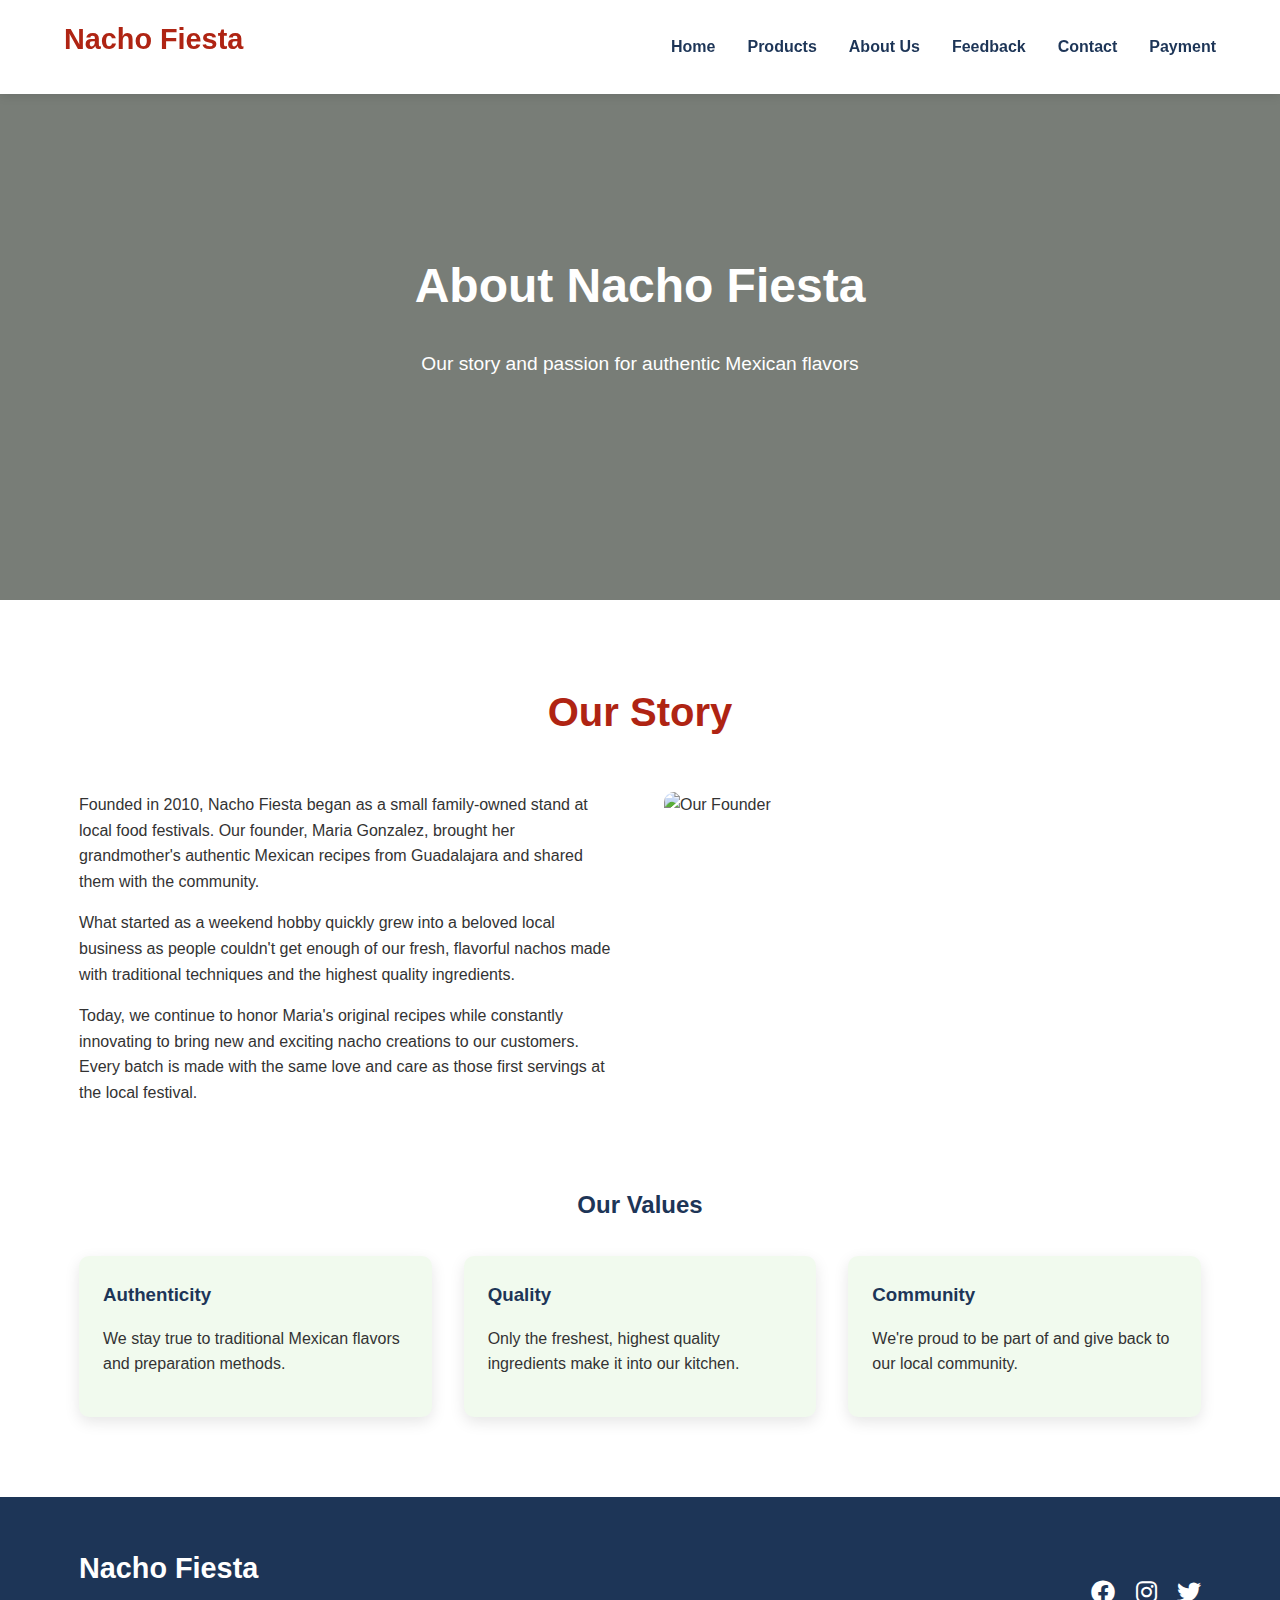
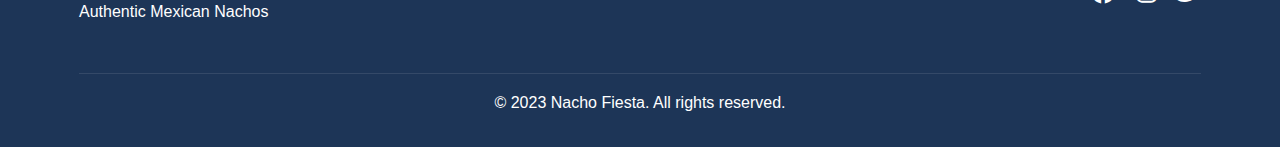
==== about.html @ fea984e2 "First commit - with all the required files" ====
<!DOCTYPE html>
<html lang="en">
<head>
    <meta charset="UTF-8">
    <meta name="viewport" content="width=device-width, initial-scale=1.0">
    <title>Nacho Fiesta - About Us</title>
    <link rel="stylesheet" href="css/style.css">
    <link rel="stylesheet" href="https://cdnjs.cloudflare.com/ajax/libs/font-awesome/6.0.0-beta3/css/all.min.css">
</head>
<body>
    <header>
        <div class="container">
            <h1>Nacho Fiesta</h1>
            <nav>
                <ul>
                    <li><a href="index.html">Home</a></li>
                    <li><a href="product.html">Products</a></li>
                    <li><a href="about.html">About Us</a></li>
                    <li><a href="feedback.html">Feedback</a></li>
                    <li><a href="contact.html">Contact</a></li>
                    <li><a href="payment.html">Payment</a></li>
                </ul>
                <div class="mobile-menu-btn">
                    <i class="fas fa-bars"></i>
                </div>
            </nav>
        </div>
    </header>

    <main>
        <section class="hero">
            <div class="container">
                <h2>About Nacho Fiesta</h2>
                <p>Our story and passion for authentic Mexican flavors</p>
            </div>
        </section>

        <section class="main-section">
            <div class="container">
                <h2 class="section-title">Our Story</h2>
                <div class="grid-2">
                    <div>
                        <p>Founded in 2010, Nacho Fiesta began as a small family-owned stand at local food festivals. Our founder, Maria Gonzalez, brought her grandmother's authentic Mexican recipes from Guadalajara and shared them with the community.</p>
                        <p>What started as a weekend hobby quickly grew into a beloved local business as people couldn't get enough of our fresh, flavorful nachos made with traditional techniques and the highest quality ingredients.</p>
                        <p>Today, we continue to honor Maria's original recipes while constantly innovating to bring new and exciting nacho creations to our customers. Every batch is made with the same love and care as those first servings at the local festival.</p>
                    </div>
                    <div>
                        <img src="images/nacho2.jpg" alt="Our Founder" style="border-radius: 10px;">
                    </div>
                </div>

                <h2 style="margin-top: 4rem; text-align: center;">Our Values</h2>
                <div class="grid-3" style="margin-top: 2rem;">
                    <div class="card">
                        <div class="card-content">
                            <h3>Authenticity</h3>
                            <p>We stay true to traditional Mexican flavors and preparation methods.</p>
                        </div>
                    </div>
                    <div class="card">
                        <div class="card-content">
                            <h3>Quality</h3>
                            <p>Only the freshest, highest quality ingredients make it into our kitchen.</p>
                        </div>
                    </div>
                    <div class="card">
                        <div class="card-content">
                            <h3>Community</h3>
                            <p>We're proud to be part of and give back to our local community.</p>
                        </div>
                    </div>
                </div>
            </div>
        </section>
    </main>

    <footer>
        <div class="container">
            <div class="footer-content">
                <div class="footer-logo">
                    <h3>Nacho Fiesta</h3>
                    <p>Authentic Mexican Nachos</p>
                </div>
                <div class="footer-social">
                    <a href="#"><i class="fab fa-facebook"></i></a>
                    <a href="#"><i class="fab fa-instagram"></i></a>
                    <a href="#"><i class="fab fa-twitter"></i></a>
                </div>
            </div>
            <div class="footer-bottom">
                <p>&copy; 2023 Nacho Fiesta. All rights reserved.</p>
            </div>
        </div>
    </footer>

    <script src="js/script.js"></script>
</body>
</html>
---- css/style.css ----
/* Global Styles */
:root {
    --primary-color: #af2413;
    --secondary-color: #f1faee;
    --accent-color: #a8dadc;
    --dark-color: #1d3557;
    --light-color: #ffffff;
    --text-color: #333333;
}

* {
    margin: 0;
    padding: 0;
    box-sizing: border-box;
}

body {
    font-family: 'Segoe UI', Tahoma, Geneva, Verdana, sans-serif;
    line-height: 1.6;
    color: var(--text-color);
    background-color: var(--secondary-color);
}

.container {
    width: 90%;
    max-width: 1200px;
    margin: 0 auto;
    padding: 0 15px;
}

h1, h2, h3, h4 {
    margin-bottom: 1rem;
    color: var(--dark-color);
}

p {
    margin-bottom: 1rem;
}

a {
    text-decoration: none;
    color: var(--primary-color);
}

.btn {
    display: inline-block;
    background-color: var(--primary-color);
    color: var(--light-color);
    padding: 0.8rem 1.5rem;
    border-radius: 5px;
    transition: all 0.3s ease;
    border: none;
    cursor: pointer;
    font-weight: bold;
    text-transform: uppercase;
    font-size: 0.9rem;
}

.btn:hover {
    background-color: var(--dark-color);
    transform: translateY(-3px);
}

/* Header Styles */
header {
    background-color: var(--light-color);
    box-shadow: 0 2px 10px rgba(0, 0, 0, 0.1);
    position: fixed;
    width: 100%;
    top: 0;
    z-index: 1000;
}

header .container {
    display: flex;
    justify-content: space-between;
    align-items: center;
    padding: 1rem 0;
}

header h1 {
    color: var(--primary-color);
    font-size: 1.8rem;
}

nav ul {
    display: flex;
    list-style: none;
}

nav ul li {
    margin-left: 2rem;
}

nav ul li a {
    color: var(--dark-color);
    font-weight: 600;
    transition: color 0.3s ease;
}

nav ul li a:hover {
    color: var(--primary-color);
}

.mobile-menu-btn {
    display: none;
    font-size: 1.5rem;
    cursor: pointer;
    color: var(--dark-color);
}

/* Hero Section */
.hero {
    background: linear-gradient(rgba(0, 0, 0, 0.5), rgba(0, 0, 0, 0.5)), url('../images/nacho1.jpg');
    background-size: cover;
    background-position: center;
    height: 60vh;
    display: flex;
    align-items: center;
    text-align: center;
    color: var(--light-color);
    margin-top: 60px;
}

.hero h2 {
    font-size: 3rem;
    margin-bottom: 1.5rem;
    color: var(--light-color);
}

.hero p {
    font-size: 1.2rem;
    max-width: 700px;
    margin: 0 auto 2rem;
}

/* Common Section Styles */
.main-section {
    padding: 5rem 0;
    background-color: var(--light-color);
}

.section-title {
    text-align: center;
    margin-bottom: 3rem;
    font-size: 2.5rem;
    color: var(--primary-color);
}

/* Grid Layouts */
.grid-2 {
    display: grid;
    grid-template-columns: repeat(auto-fit, minmax(300px, 1fr));
    gap: 3rem;
}

.grid-3 {
    display: grid;
    grid-template-columns: repeat(auto-fit, minmax(300px, 1fr));
    gap: 2rem;
}

/* Card Styles */
.card {
    background-color: var(--secondary-color);
    border-radius: 10px;
    overflow: hidden;
    box-shadow: 0 5px 15px rgba(0, 0, 0, 0.1);
    transition: transform 0.3s ease;
}

.card:hover {
    transform: translateY(-10px);
}

.card img {
    width: 100%;
    height: 200px;
    object-fit: cover;
}

.card-content {
    padding: 1.5rem;
}

/* Form Styles */
.form-group {
    margin-bottom: 1.5rem;
}

.form-group label {
    display: block;
    margin-bottom: 0.5rem;
    font-weight: 600;
}

.form-group input,
.form-group select,
.form-group textarea {
    width: 100%;
    padding: 0.8rem;
    border: 1px solid #ddd;
    border-radius: 5px;
    font-family: inherit;
}

.form-group textarea {
    height: 150px;
    resize: vertical;
}

/* Footer Styles */
footer {
    background-color: var(--dark-color);
    color: var(--light-color);
    padding: 3rem 0 1rem;
}

.footer-content {
    display: flex;
    justify-content: space-between;
    align-items: center;
    margin-bottom: 2rem;
}

.footer-logo h3 {
    color: var(--light-color);
    font-size: 1.8rem;
    margin-bottom: 0.5rem;
}

.footer-social a {
    color: var(--light-color);
    margin-left: 1rem;
    font-size: 1.5rem;
    transition: color 0.3s ease;
}

.footer-social a:hover {
    color: var(--primary-color);
}

.footer-bottom {
    text-align: center;
    padding-top: 1rem;
    border-top: 1px solid rgba(255, 255, 255, 0.1);
}

/* Responsive Styles */
@media (max-width: 992px) {
    .grid-2, .grid-3 {
        grid-template-columns: 1fr;
    }
}

@media (max-width: 768px) {
    nav ul {
        display: none;
        position: absolute;
        top: 70px;
        left: 0;
        width: 100%;
        background-color: var(--light-color);
        flex-direction: column;
        padding: 1rem 0;
        box-shadow: 0 5px 10px rgba(0, 0, 0, 0.1);
    }
    
    nav ul.show {
        display: flex;
    }
    
    nav ul li {
        margin: 0;
        text-align: center;
        padding: 0.5rem 0;
    }
    
    .mobile-menu-btn {
        display: block;
    }
    
    .hero h2 {
        font-size: 2.2rem;
    }
    
    .hero p {
        font-size: 1rem;
    }
}

@media (max-width: 576px) {
    .hero h2 {
        font-size: 1.8rem;
    }
    
    .btn {
        padding: 0.6rem 1rem;
        font-size: 0.8rem;
    }
    
    .footer-content {
        flex-direction: column;
        text-align: center;
    }
    
    .footer-social {
        margin-top: 1rem;
    }
    
    .footer-social a {
        margin: 0 0.5rem;
    }
}
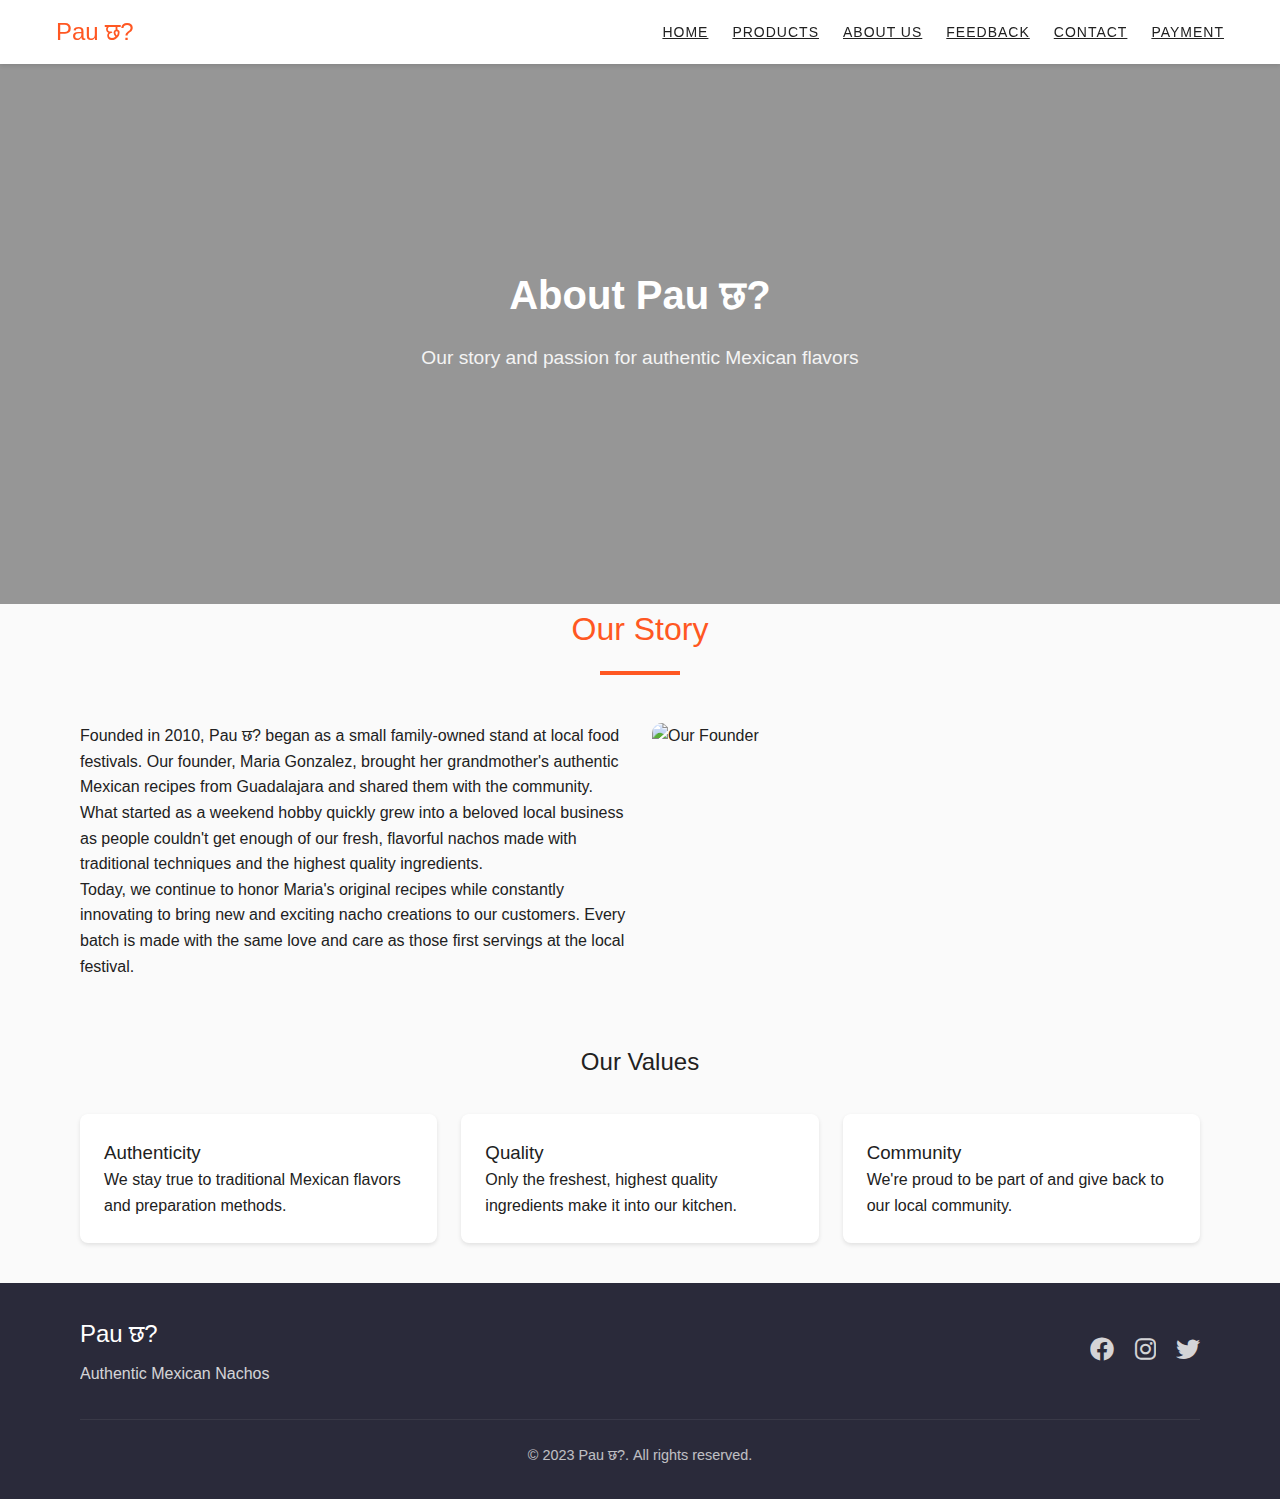
==== commit a117a59c: "Styling checked, all pages updated main title" ====
--- a/about.html
+++ b/about.html
@@ -3,14 +3,14 @@
 <head>
     <meta charset="UTF-8">
     <meta name="viewport" content="width=device-width, initial-scale=1.0">
-    <title>Nacho Fiesta - About Us</title>
+    <title>Pau छ? - About Us</title>
     <link rel="stylesheet" href="css/style.css">
     <link rel="stylesheet" href="https://cdnjs.cloudflare.com/ajax/libs/font-awesome/6.0.0-beta3/css/all.min.css">
 </head>
 <body>
     <header>
         <div class="container">
-            <h1>Nacho Fiesta</h1>
+            <h1>Pau छ?</h1>
             <nav>
                 <ul>
                     <li><a href="index.html">Home</a></li>
@@ -30,7 +30,7 @@
     <main>
         <section class="hero">
             <div class="container">
-                <h2>About Nacho Fiesta</h2>
+                <h2>About Pau छ?</h2>
                 <p>Our story and passion for authentic Mexican flavors</p>
             </div>
         </section>
@@ -40,7 +40,7 @@
                 <h2 class="section-title">Our Story</h2>
                 <div class="grid-2">
                     <div>
-                        <p>Founded in 2010, Nacho Fiesta began as a small family-owned stand at local food festivals. Our founder, Maria Gonzalez, brought her grandmother's authentic Mexican recipes from Guadalajara and shared them with the community.</p>
+                        <p>Founded in 2010, Pau छ? began as a small family-owned stand at local food festivals. Our founder, Maria Gonzalez, brought her grandmother's authentic Mexican recipes from Guadalajara and shared them with the community.</p>
                         <p>What started as a weekend hobby quickly grew into a beloved local business as people couldn't get enough of our fresh, flavorful nachos made with traditional techniques and the highest quality ingredients.</p>
                         <p>Today, we continue to honor Maria's original recipes while constantly innovating to bring new and exciting nacho creations to our customers. Every batch is made with the same love and care as those first servings at the local festival.</p>
                     </div>
@@ -78,7 +78,7 @@
         <div class="container">
             <div class="footer-content">
                 <div class="footer-logo">
-                    <h3>Nacho Fiesta</h3>
+                    <h3>Pau छ?</h3>
                     <p>Authentic Mexican Nachos</p>
                 </div>
                 <div class="footer-social">
@@ -88,7 +88,7 @@
                 </div>
             </div>
             <div class="footer-bottom">
-                <p>&copy; 2023 Nacho Fiesta. All rights reserved.</p>
+                <p>&copy; 2023 Pau छ?. All rights reserved.</p>
             </div>
         </div>
     </footer>
--- a/css/style.css
+++ b/css/style.css
@@ -1,12 +1,23 @@
-/* Global Styles */
+/* Material Design Color Palette */
 :root {
-    --primary-color: #af2413;
-    --secondary-color: #f1faee;
-    --accent-color: #a8dadc;
-    --dark-color: #1d3557;
-    --light-color: #ffffff;
-    --text-color: #333333;
-}
+    --primary: #FF5722; /* Deep Orange 500 */
+    --primary-light: #FF8A65; /* Deep Orange 300 */
+    --primary-dark: #E64A19; /* Deep Orange 700 */
+    --secondary: #607D8B; /* Blue Grey 500 */
+    --secondary-light: #CFD8DC; /* Blue Grey 50 */
+    --secondary-dark: #455A64; /* Blue Grey 700 */
+    --background: #FAFAFA; /* Grey 50 */
+    --surface: #FFFFFF;
+    --error: #F44336;
+    --on-primary: #FFFFFF;
+    --on-secondary: #FFFFFF;
+    --on-background: #212121;
+    --on-surface: #212121;
+    --on-error: #FFFFFF;
+}
+
+/* Material Typography */
+@import url('https://fonts.googleapis.com/css2?family=Roboto:wght@300;400;500;700&family=Montserrat:wght@400;500;600&display=swap');
 
 * {
     margin: 0;
@@ -15,72 +26,92 @@
 }
 
 body {
-    font-family: 'Segoe UI', Tahoma, Geneva, Verdana, sans-serif;
+    font-family: 'Roboto', sans-serif;
     line-height: 1.6;
-    color: var(--text-color);
-    background-color: var(--secondary-color);
+    color: var(--on-background);
+    background-color: var(--background);
+    -webkit-font-smoothing: antialiased;
+    -moz-osx-font-smoothing: grayscale;
+}
+
+h1, h2, h3, h4, h5, h6 {
+    font-family: 'Montserrat', sans-serif;
+    font-weight: 500;
+    color: var(--on-surface);
 }
 
 .container {
     width: 90%;
     max-width: 1200px;
     margin: 0 auto;
-    padding: 0 15px;
-}
-
-h1, h2, h3, h4 {
-    margin-bottom: 1rem;
-    color: var(--dark-color);
-}
-
-p {
-    margin-bottom: 1rem;
-}
-
-a {
-    text-decoration: none;
-    color: var(--primary-color);
-}
-
+    padding: 0 16px;
+}
+
+/* Material Buttons */
 .btn {
-    display: inline-block;
-    background-color: var(--primary-color);
-    color: var(--light-color);
-    padding: 0.8rem 1.5rem;
-    border-radius: 5px;
-    transition: all 0.3s ease;
+    display: inline-flex;
+    align-items: center;
+    justify-content: center;
+    padding: 12px 24px;
+    border-radius: 4px;
+    font-family: 'Roboto', sans-serif;
+    font-weight: 500;
+    font-size: 14px;
+    text-transform: uppercase;
+    letter-spacing: 1px;
+    cursor: pointer;
+    transition: all 0.3s cubic-bezier(0.4, 0, 0.2, 1);
     border: none;
-    cursor: pointer;
-    font-weight: bold;
-    text-transform: uppercase;
-    font-size: 0.9rem;
-}
-
-.btn:hover {
-    background-color: var(--dark-color);
-    transform: translateY(-3px);
-}
-
-/* Header Styles */
+    box-shadow: 0 2px 4px rgba(0,0,0,0.1);
+    min-width: 120px;
+    height: 44px;
+}
+
+.btn-primary {
+    background-color: var(--primary);
+    color: var(--on-primary);
+}
+
+.btn-primary:hover {
+    background-color: var(--primary-dark);
+    box-shadow: 0 4px 8px rgba(0,0,0,0.2);
+}
+
+.btn-secondary {
+    background-color: var(--secondary);
+    color: var(--on-secondary);
+}
+
+.btn-secondary:hover {
+    background-color: var(--secondary-dark);
+    box-shadow: 0 4px 8px rgba(0,0,0,0.2);
+}
+
+/* Header - Material App Bar */
 header {
-    background-color: var(--light-color);
-    box-shadow: 0 2px 10px rgba(0, 0, 0, 0.1);
+    background-color: var(--surface);
+    color: var(--on-surface);
+    box-shadow: 0 2px 4px rgba(0,0,0,0.1);
     position: fixed;
     width: 100%;
     top: 0;
     z-index: 1000;
+    height: 64px;
+    display: flex;
+    align-items: center;
 }
 
 header .container {
     display: flex;
     justify-content: space-between;
     align-items: center;
-    padding: 1rem 0;
+    width: 100%;
 }
 
 header h1 {
-    color: var(--primary-color);
-    font-size: 1.8rem;
+    font-size: 1.5rem;
+    font-weight: 500;
+    color: var(--primary);
 }
 
 nav ul {
@@ -89,88 +120,92 @@
 }
 
 nav ul li {
-    margin-left: 2rem;
+    margin-left: 24px;
 }
 
 nav ul li a {
-    color: var(--dark-color);
-    font-weight: 600;
+    color: var(--on-surface);
+    font-weight: 500;
+    font-size: 14px;
+    text-transform: uppercase;
+    letter-spacing: 1px;
     transition: color 0.3s ease;
+    position: relative;
+    padding: 8px 0;
 }
 
 nav ul li a:hover {
-    color: var(--primary-color);
+    color: var(--primary);
+}
+
+nav ul li a::after {
+    content: '';
+    position: absolute;
+    bottom: 0;
+    left: 0;
+    width: 0;
+    height: 2px;
+    background-color: var(--primary);
+    transition: width 0.3s ease;
+}
+
+nav ul li a:hover::after {
+    width: 100%;
 }
 
 .mobile-menu-btn {
     display: none;
-    font-size: 1.5rem;
+    background: none;
+    border: none;
+    color: var(--on-surface);
+    font-size: 24px;
     cursor: pointer;
-    color: var(--dark-color);
-}
-
-/* Hero Section */
+}
+
+/* Hero Section - Material Hero */
 .hero {
-    background: linear-gradient(rgba(0, 0, 0, 0.5), rgba(0, 0, 0, 0.5)), url('../images/nacho1.jpg');
+    background: linear-gradient(rgba(0, 0, 0, 0.4), rgba(0, 0, 0, 0.4)), url('../images/nacho1.jpg');
     background-size: cover;
     background-position: center;
     height: 60vh;
+    min-height: 400px;
     display: flex;
     align-items: center;
     text-align: center;
-    color: var(--light-color);
-    margin-top: 60px;
+    color: var(--on-primary);
+    margin-top: 64px;
+    padding: 40px 0;
+}
+
+.hero .container {
+    max-width: 800px;
 }
 
 .hero h2 {
-    font-size: 3rem;
-    margin-bottom: 1.5rem;
-    color: var(--light-color);
+    font-size: 2.5rem;
+    margin-bottom: 16px;
+    color: var(--on-primary);
+    font-weight: 600;
 }
 
 .hero p {
     font-size: 1.2rem;
-    max-width: 700px;
-    margin: 0 auto 2rem;
-}
-
-/* Common Section Styles */
-.main-section {
-    padding: 5rem 0;
-    background-color: var(--light-color);
-}
-
-.section-title {
-    text-align: center;
-    margin-bottom: 3rem;
-    font-size: 2.5rem;
-    color: var(--primary-color);
-}
-
-/* Grid Layouts */
-.grid-2 {
-    display: grid;
-    grid-template-columns: repeat(auto-fit, minmax(300px, 1fr));
-    gap: 3rem;
-}
-
-.grid-3 {
-    display: grid;
-    grid-template-columns: repeat(auto-fit, minmax(300px, 1fr));
-    gap: 2rem;
-}
-
-/* Card Styles */
+    margin-bottom: 32px;
+    opacity: 0.9;
+}
+
+/* Material Cards */
 .card {
-    background-color: var(--secondary-color);
-    border-radius: 10px;
+    background-color: var(--surface);
+    border-radius: 8px;
     overflow: hidden;
-    box-shadow: 0 5px 15px rgba(0, 0, 0, 0.1);
-    transition: transform 0.3s ease;
+    box-shadow: 0 2px 4px rgba(0,0,0,0.1);
+    transition: all 0.3s cubic-bezier(0.4, 0, 0.2, 1);
 }
 
 .card:hover {
-    transform: translateY(-10px);
+    box-shadow: 0 8px 16px rgba(0,0,0,0.1);
+    transform: translateY(-4px);
 }
 
 .card img {
@@ -180,90 +215,189 @@
 }
 
 .card-content {
-    padding: 1.5rem;
-}
-
-/* Form Styles */
+    padding: 24px;
+}
+
+.card-title {
+    font-size: 1.25rem;
+    margin-bottom: 8px;
+}
+
+.card-text {
+    color: rgba(0,0,0,0.6);
+    margin-bottom: 16px;
+}
+
+.price {
+    font-weight: 500;
+    color: var(--primary);
+    font-size: 1.1rem;
+}
+
+/* Material Grid System */
+.grid-2 {
+    display: grid;
+    grid-template-columns: repeat(auto-fit, minmax(300px, 1fr));
+    gap: 24px;
+}
+
+.grid-3 {
+    display: grid;
+    grid-template-columns: repeat(auto-fit, minmax(280px, 1fr));
+    gap: 24px;
+}
+
+/* Material Forms */
 .form-group {
-    margin-bottom: 1.5rem;
+    margin-bottom: 24px;
 }
 
 .form-group label {
     display: block;
-    margin-bottom: 0.5rem;
-    font-weight: 600;
+    margin-bottom: 8px;
+    font-weight: 500;
+    color: var(--on-surface);
 }
 
 .form-group input,
 .form-group select,
 .form-group textarea {
     width: 100%;
-    padding: 0.8rem;
-    border: 1px solid #ddd;
-    border-radius: 5px;
-    font-family: inherit;
+    padding: 12px 16px;
+    border: 1px solid rgba(0,0,0,0.1);
+    border-radius: 4px;
+    font-family: 'Roboto', sans-serif;
+    font-size: 16px;
+    transition: all 0.3s ease;
+    background-color: var(--surface);
+}
+
+.form-group input:focus,
+.form-group select:focus,
+.form-group textarea:focus {
+    border-color: var(--primary);
+    outline: none;
+    box-shadow: 0 0 0 2px rgba(255,87,34,0.2);
 }
 
 .form-group textarea {
-    height: 150px;
+    min-height: 120px;
     resize: vertical;
 }
 
-/* Footer Styles */
+/* Material Footer */
 footer {
-    background-color: var(--dark-color);
-    color: var(--light-color);
-    padding: 3rem 0 1rem;
+    background-color: var(--secondary-dark);
+    color: var(--on-secondary);
+    padding: 48px 0 24px;
 }
 
 .footer-content {
     display: flex;
     justify-content: space-between;
     align-items: center;
-    margin-bottom: 2rem;
+    margin-bottom: 32px;
 }
 
 .footer-logo h3 {
-    color: var(--light-color);
-    font-size: 1.8rem;
-    margin-bottom: 0.5rem;
+    color: var(--on-secondary);
+    font-size: 1.5rem;
+    margin-bottom: 8px;
+}
+
+.footer-logo p {
+    opacity: 0.8;
 }
 
 .footer-social a {
-    color: var(--light-color);
-    margin-left: 1rem;
+    color: var(--on-secondary);
+    margin-left: 16px;
     font-size: 1.5rem;
-    transition: color 0.3s ease;
+    transition: opacity 0.3s ease;
+    opacity: 0.8;
 }
 
 .footer-social a:hover {
-    color: var(--primary-color);
+    opacity: 1;
 }
 
 .footer-bottom {
     text-align: center;
-    padding-top: 1rem;
-    border-top: 1px solid rgba(255, 255, 255, 0.1);
+    padding-top: 24px;
+    border-top: 1px solid rgba(255,255,255,0.1);
+    opacity: 0.7;
+    font-size: 0.9rem;
+}
+
+/* Material Section Styling */
+.section {
+    padding: 80px 0;
+}
+
+.section-title {
+    text-align: center;
+    margin-bottom: 48px;
+    font-size: 2rem;
+    font-weight: 500;
+    color: var(--primary);
+    position: relative;
+}
+
+.section-title::after {
+    content: '';
+    display: block;
+    width: 80px;
+    height: 4px;
+    background-color: var(--primary);
+    margin: 16px auto 0;
+}
+
+/* Testimonials */
+.testimonial {
+    background-color: var(--surface);
+    padding: 24px;
+    border-radius: 8px;
+    box-shadow: 0 2px 4px rgba(0,0,0,0.1);
+    margin-bottom: 24px;
+}
+
+.testimonial-text {
+    font-style: italic;
+    margin-bottom: 16px;
+    color: rgba(0,0,0,0.7);
+}
+
+.testimonial-author {
+    font-weight: 500;
+}
+
+.rating {
+    color: #FFC107;
+    margin-top: 8px;
 }
 
 /* Responsive Styles */
 @media (max-width: 992px) {
-    .grid-2, .grid-3 {
-        grid-template-columns: 1fr;
+    .hero h2 {
+        font-size: 2rem;
+    }
+    
+    .section {
+        padding: 64px 0;
     }
 }
 
 @media (max-width: 768px) {
     nav ul {
         display: none;
-        position: absolute;
-        top: 70px;
+        position: fixed;
+        top: 64px;
         left: 0;
         width: 100%;
-        background-color: var(--light-color);
+        background-color: var(--surface);
         flex-direction: column;
-        padding: 1rem 0;
-        box-shadow: 0 5px 10px rgba(0, 0, 0, 0.1);
+        padding: 16px 0;
+        box-shadow: 0 4px 8px rgba(0,0,0,0.1);
     }
     
     nav ul.show {
@@ -273,15 +407,19 @@
     nav ul li {
         margin: 0;
         text-align: center;
-        padding: 0.5rem 0;
+        padding: 12px 0;
     }
     
     .mobile-menu-btn {
         display: block;
     }
     
+    .hero {
+        height: 50vh;
+    }
+    
     .hero h2 {
-        font-size: 2.2rem;
+        font-size: 1.8rem;
     }
     
     .hero p {
@@ -290,13 +428,17 @@
 }
 
 @media (max-width: 576px) {
+    .hero {
+        height: 40vh;
+        min-height: 300px;
+    }
+    
     .hero h2 {
-        font-size: 1.8rem;
-    }
-    
-    .btn {
-        padding: 0.6rem 1rem;
-        font-size: 0.8rem;
+        font-size: 1.5rem;
+    }
+    
+    .section-title {
+        font-size: 1.5rem;
     }
     
     .footer-content {
@@ -305,10 +447,34 @@
     }
     
     .footer-social {
-        margin-top: 1rem;
+        margin-top: 24px;
     }
     
     .footer-social a {
-        margin: 0 0.5rem;
-    }
+        margin: 0 8px;
+    }
+}
+
+/* Minimal Footer Separation Solution */
+html, body {
+    height: 100%;
+}
+
+body {
+    display: flex;
+    flex-direction: column;
+}
+
+main {
+    flex: 1;
+    /* Optional padding if needed */
+    padding-bottom: 40px; 
+}
+
+footer {
+    margin-top: auto;
+    /* Your existing footer styles below */
+    background: #2A2A3A;
+    color: white;
+    padding: 2rem 0;
 }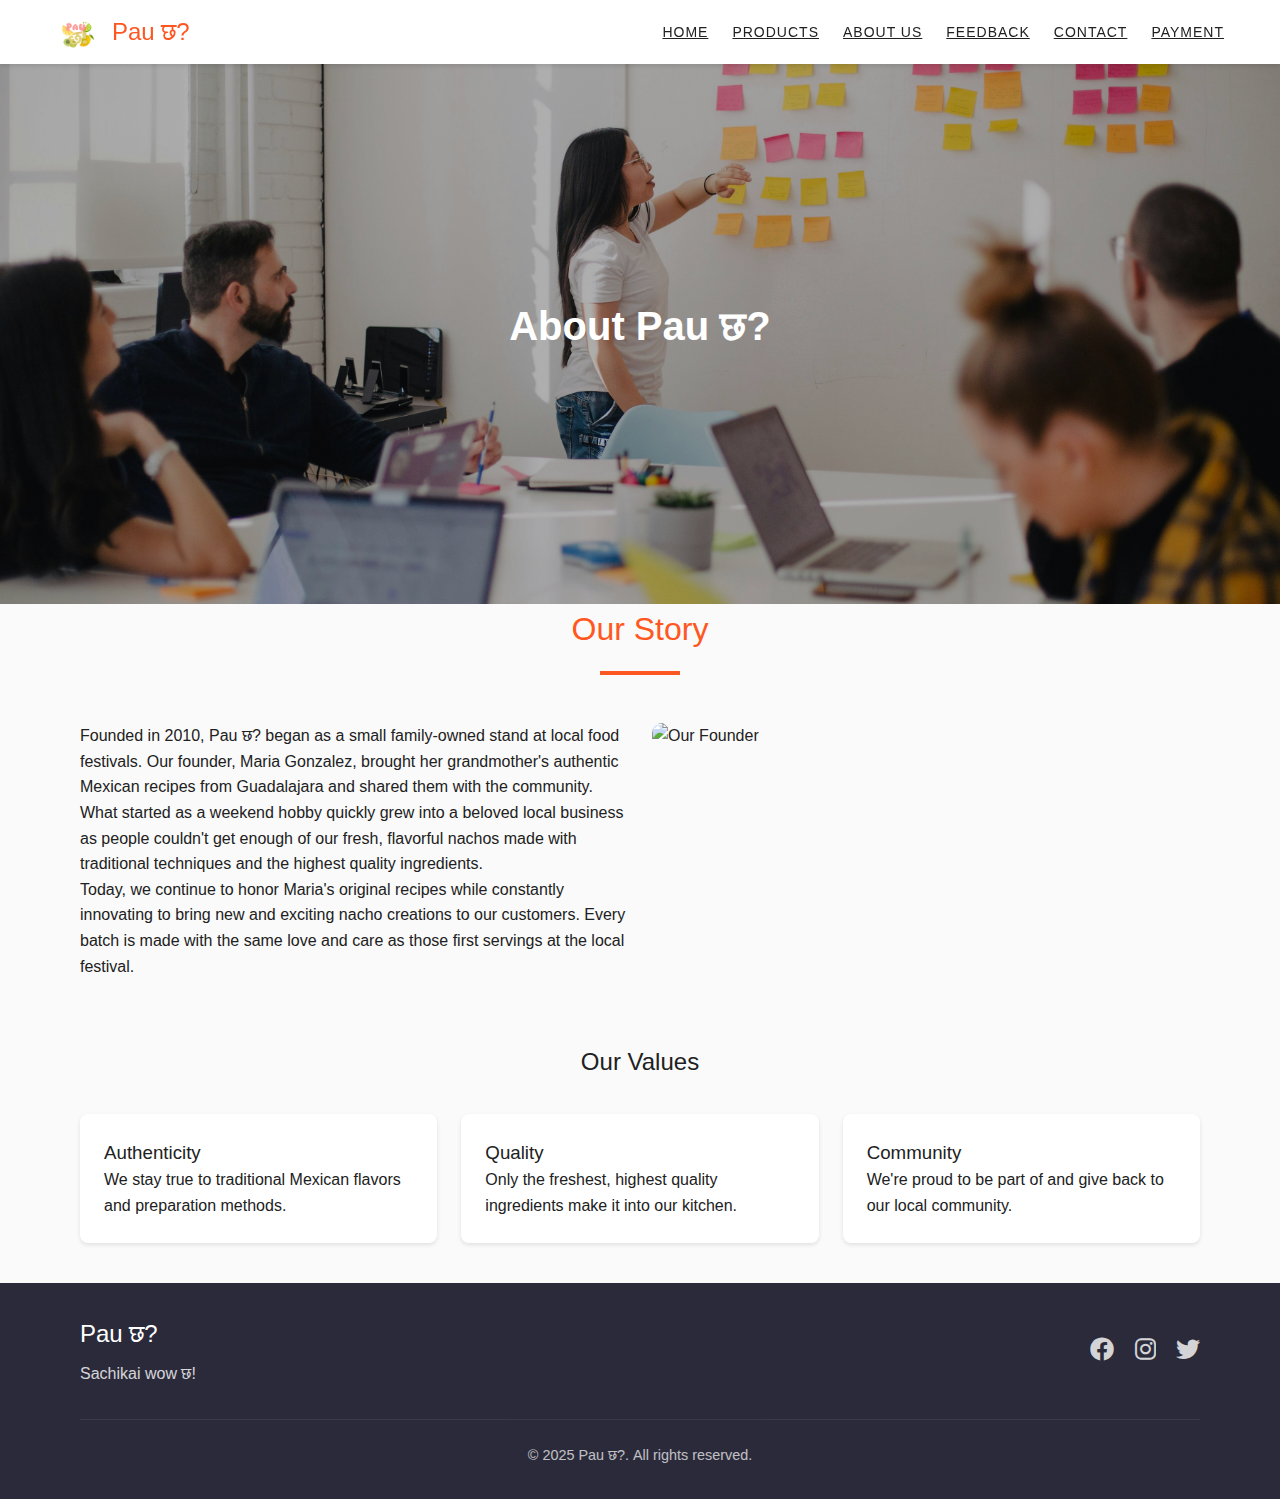
==== commit 7be2d2ce: "Updated with necessary images" ====
--- a/about.html
+++ b/about.html
@@ -10,7 +10,11 @@
 <body>
     <header>
         <div class="container">
-            <h1>Pau छ?</h1>
+            <a href="index.html" class="header-logo">
+                <!-- Replace with your actual logo file -->
+                <img src="images/logo.png" alt=Pau cha Logo" class="logo-img">
+                <h1>Pau छ?</h1>
+            </a>
             <nav>
                 <ul>
                     <li><a href="index.html">Home</a></li>
@@ -28,13 +32,19 @@
     </header>
 
     <main>
-        <section class="hero">
+        <!-- <section class="hero"> -->
+            <!-- <section class="hero" style="background: linear-gradient(rgba(0,0,0,0.3), rgba(0,0,0,0.3)), url('images/about-banner.jpg'); background-size: cover; background-position: center;"></section>
             <div class="container">
                 <h2>About Pau छ?</h2>
                 <p>Our story and passion for authentic Mexican flavors</p>
             </div>
-        </section>
-
+        </section> -->
+        <section class="hero" style="background: linear-gradient(rgba(0,0,0,0.3), rgba(0,0,0,0.3)), url('images/about-banner.jpg'); background-size: cover; background-position: center;">
+            <div class="container">
+              <h2>About Pau छ?</h2>
+              <!-- <p>We're here to help! Reach out anytime.</p> -->
+            </div>
+          </section>
         <section class="main-section">
             <div class="container">
                 <h2 class="section-title">Our Story</h2>
@@ -79,7 +89,7 @@
             <div class="footer-content">
                 <div class="footer-logo">
                     <h3>Pau छ?</h3>
-                    <p>Authentic Mexican Nachos</p>
+                    <p>Sachikai wow छ!</p>
                 </div>
                 <div class="footer-social">
                     <a href="#"><i class="fab fa-facebook"></i></a>
@@ -88,7 +98,7 @@
                 </div>
             </div>
             <div class="footer-bottom">
-                <p>&copy; 2023 Pau छ?. All rights reserved.</p>
+                <p>&copy; 2025 Pau छ?. All rights reserved.</p>
             </div>
         </div>
     </footer>
--- a/css/style.css
+++ b/css/style.css
@@ -1,12 +1,19 @@
 /* Material Design Color Palette */
 :root {
-    --primary: #FF5722; /* Deep Orange 500 */
-    --primary-light: #FF8A65; /* Deep Orange 300 */
-    --primary-dark: #E64A19; /* Deep Orange 700 */
-    --secondary: #607D8B; /* Blue Grey 500 */
-    --secondary-light: #CFD8DC; /* Blue Grey 50 */
-    --secondary-dark: #455A64; /* Blue Grey 700 */
-    --background: #FAFAFA; /* Grey 50 */
+    --primary: #FF5722;
+    /* Deep Orange 500 */
+    --primary-light: #FF8A65;
+    /* Deep Orange 300 */
+    --primary-dark: #E64A19;
+    /* Deep Orange 700 */
+    --secondary: #607D8B;
+    /* Blue Grey 500 */
+    --secondary-light: #CFD8DC;
+    /* Blue Grey 50 */
+    --secondary-dark: #455A64;
+    /* Blue Grey 700 */
+    --background: #FAFAFA;
+    /* Grey 50 */
     --surface: #FFFFFF;
     --error: #F44336;
     --on-primary: #FFFFFF;
@@ -34,7 +41,12 @@
     -moz-osx-font-smoothing: grayscale;
 }
 
-h1, h2, h3, h4, h5, h6 {
+h1,
+h2,
+h3,
+h4,
+h5,
+h6 {
     font-family: 'Montserrat', sans-serif;
     font-weight: 500;
     color: var(--on-surface);
@@ -62,7 +74,7 @@
     cursor: pointer;
     transition: all 0.3s cubic-bezier(0.4, 0, 0.2, 1);
     border: none;
-    box-shadow: 0 2px 4px rgba(0,0,0,0.1);
+    box-shadow: 0 2px 4px rgba(0, 0, 0, 0.1);
     min-width: 120px;
     height: 44px;
 }
@@ -74,7 +86,7 @@
 
 .btn-primary:hover {
     background-color: var(--primary-dark);
-    box-shadow: 0 4px 8px rgba(0,0,0,0.2);
+    box-shadow: 0 4px 8px rgba(0, 0, 0, 0.2);
 }
 
 .btn-secondary {
@@ -84,14 +96,14 @@
 
 .btn-secondary:hover {
     background-color: var(--secondary-dark);
-    box-shadow: 0 4px 8px rgba(0,0,0,0.2);
+    box-shadow: 0 4px 8px rgba(0, 0, 0, 0.2);
 }
 
 /* Header - Material App Bar */
 header {
     background-color: var(--surface);
     color: var(--on-surface);
-    box-shadow: 0 2px 4px rgba(0,0,0,0.1);
+    box-shadow: 0 2px 4px rgba(0, 0, 0, 0.1);
     position: fixed;
     width: 100%;
     top: 0;
@@ -199,12 +211,12 @@
     background-color: var(--surface);
     border-radius: 8px;
     overflow: hidden;
-    box-shadow: 0 2px 4px rgba(0,0,0,0.1);
+    box-shadow: 0 2px 4px rgba(0, 0, 0, 0.1);
     transition: all 0.3s cubic-bezier(0.4, 0, 0.2, 1);
 }
 
 .card:hover {
-    box-shadow: 0 8px 16px rgba(0,0,0,0.1);
+    box-shadow: 0 8px 16px rgba(0, 0, 0, 0.1);
     transform: translateY(-4px);
 }
 
@@ -224,7 +236,7 @@
 }
 
 .card-text {
-    color: rgba(0,0,0,0.6);
+    color: rgba(0, 0, 0, 0.6);
     margin-bottom: 16px;
 }
 
@@ -264,7 +276,7 @@
 .form-group textarea {
     width: 100%;
     padding: 12px 16px;
-    border: 1px solid rgba(0,0,0,0.1);
+    border: 1px solid rgba(0, 0, 0, 0.1);
     border-radius: 4px;
     font-family: 'Roboto', sans-serif;
     font-size: 16px;
@@ -277,7 +289,7 @@
 .form-group textarea:focus {
     border-color: var(--primary);
     outline: none;
-    box-shadow: 0 0 0 2px rgba(255,87,34,0.2);
+    box-shadow: 0 0 0 2px rgba(255, 87, 34, 0.2);
 }
 
 .form-group textarea {
@@ -324,7 +336,7 @@
 .footer-bottom {
     text-align: center;
     padding-top: 24px;
-    border-top: 1px solid rgba(255,255,255,0.1);
+    border-top: 1px solid rgba(255, 255, 255, 0.1);
     opacity: 0.7;
     font-size: 0.9rem;
 }
@@ -357,14 +369,14 @@
     background-color: var(--surface);
     padding: 24px;
     border-radius: 8px;
-    box-shadow: 0 2px 4px rgba(0,0,0,0.1);
+    box-shadow: 0 2px 4px rgba(0, 0, 0, 0.1);
     margin-bottom: 24px;
 }
 
 .testimonial-text {
     font-style: italic;
     margin-bottom: 16px;
-    color: rgba(0,0,0,0.7);
+    color: rgba(0, 0, 0, 0.7);
 }
 
 .testimonial-author {
@@ -381,7 +393,7 @@
     .hero h2 {
         font-size: 2rem;
     }
-    
+
     .section {
         padding: 64px 0;
     }
@@ -397,31 +409,31 @@
         background-color: var(--surface);
         flex-direction: column;
         padding: 16px 0;
-        box-shadow: 0 4px 8px rgba(0,0,0,0.1);
-    }
-    
+        box-shadow: 0 4px 8px rgba(0, 0, 0, 0.1);
+    }
+
     nav ul.show {
         display: flex;
     }
-    
+
     nav ul li {
         margin: 0;
         text-align: center;
         padding: 12px 0;
     }
-    
+
     .mobile-menu-btn {
         display: block;
     }
-    
+
     .hero {
         height: 50vh;
     }
-    
+
     .hero h2 {
         font-size: 1.8rem;
     }
-    
+
     .hero p {
         font-size: 1rem;
     }
@@ -432,31 +444,32 @@
         height: 40vh;
         min-height: 300px;
     }
-    
+
     .hero h2 {
         font-size: 1.5rem;
     }
-    
+
     .section-title {
         font-size: 1.5rem;
     }
-    
+
     .footer-content {
         flex-direction: column;
         text-align: center;
     }
-    
+
     .footer-social {
         margin-top: 24px;
     }
-    
+
     .footer-social a {
         margin: 0 8px;
     }
 }
 
 /* Minimal Footer Separation Solution */
-html, body {
+html,
+body {
     height: 100%;
 }
 
@@ -468,7 +481,7 @@
 main {
     flex: 1;
     /* Optional padding if needed */
-    padding-bottom: 40px; 
+    padding-bottom: 40px;
 }
 
 footer {
@@ -477,4 +490,92 @@
     background: #2A2A3A;
     color: white;
     padding: 2rem 0;
+}
+
+/* Add this to your style.css file */
+.contact-info {
+    padding: 1.5rem;
+    background-color: var(--surface);
+    border-radius: 8px;
+    box-shadow: 0 2px 8px rgba(0, 0, 0, 0.1);
+}
+
+.contact-info h3 {
+    color: var(--primary);
+    font-size: 1.2rem;
+    margin-bottom: 0.5rem;
+    position: relative;
+    padding-left: 1.5rem;
+}
+
+.contact-info h3::before {
+    content: "•";
+    position: absolute;
+    left: 0;
+    color: var(--accent);
+}
+
+.contact-info p {
+    margin-left: 1.5rem;
+    margin-bottom: 1.5rem;
+    padding-left: 1rem;
+    border-left: 2px solid var(--secondary);
+    color: var(--on-surface);
+}
+
+/* For the contact grid layout */
+.contact-grid {
+    display: grid;
+    gap: 2rem;
+}
+
+@media (min-width: 768px) {
+    .contact-grid {
+        grid-template-columns: 1fr 1fr;
+    }
+}
+
+/* Logo Styles */
+.header-logo {
+    display: flex;
+    align-items: center;
+    gap: 1rem;
+    text-decoration: none;
+}
+
+.logo-img {
+    height: 50px;
+    /* Adjust based on your logo */
+    width: auto;
+    transition: transform 0.3s ease;
+}
+
+.logo-text {
+    font-family: 'Bubblegum Sans', cursive;
+    font-size: 1.8rem;
+    background: linear-gradient(45deg, var(--cotton-pink), var(--cotton-purple));
+    -webkit-background-clip: text;
+    background-clip: text;
+    color: transparent;
+    transition: all 0.3s ease;
+}
+
+/* Logo hover effects */
+.header-logo:hover .logo-img {
+    transform: rotate(-5deg) scale(1.05);
+}
+
+.header-logo:hover .logo-text {
+    background: linear-gradient(45deg, var(--cotton-purple), var(--cotton-blue));
+}
+
+/* Mobile responsive adjustments */
+@media (max-width: 768px) {
+    .logo-img {
+        height: 40px;
+    }
+
+    .logo-text {
+        font-size: 1.5rem;
+    }
 }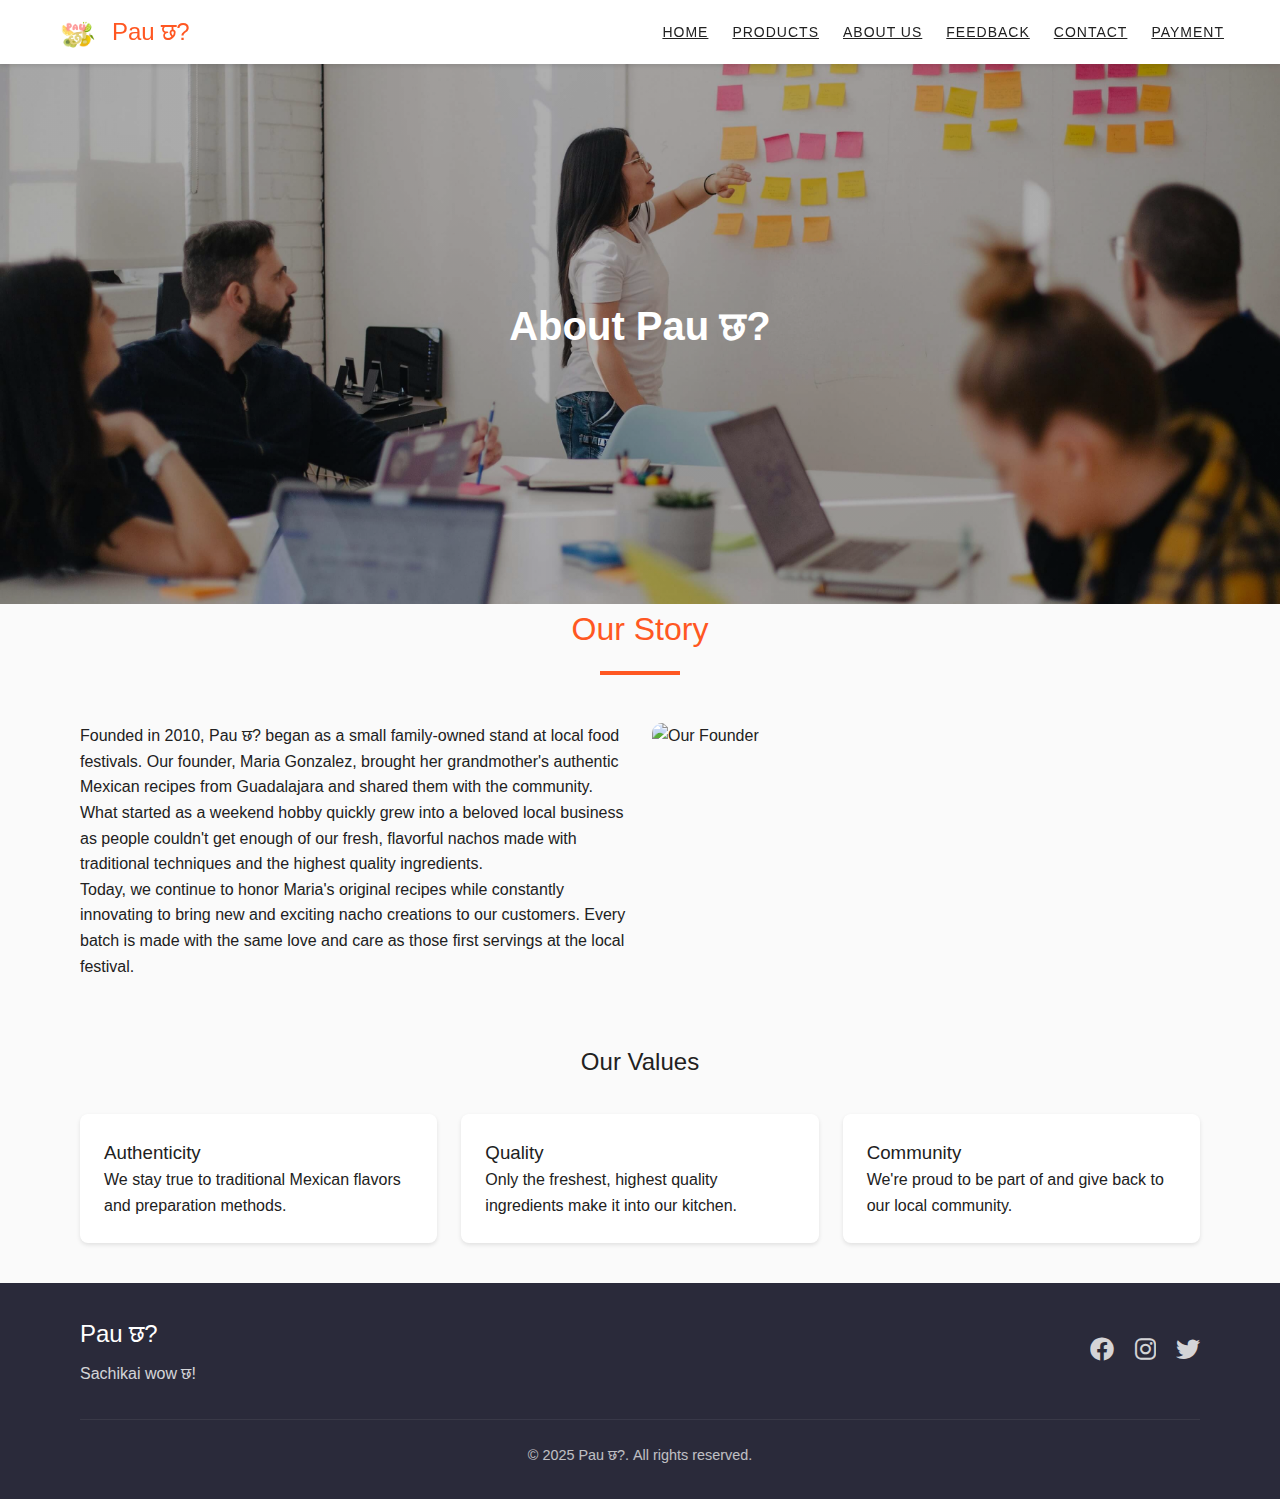
==== commit 3ef5c4a2: "Label cleanup" ====
--- a/about.html
+++ b/about.html
@@ -12,7 +12,7 @@
         <div class="container">
             <a href="index.html" class="header-logo">
                 <!-- Replace with your actual logo file -->
-                <img src="images/logo.png" alt=Pau cha Logo" class="logo-img">
+                <img src="images/logo.png" alt=Pau-Cha-Logo class="logo-img">
                 <h1>Pau छ?</h1>
             </a>
             <nav>
